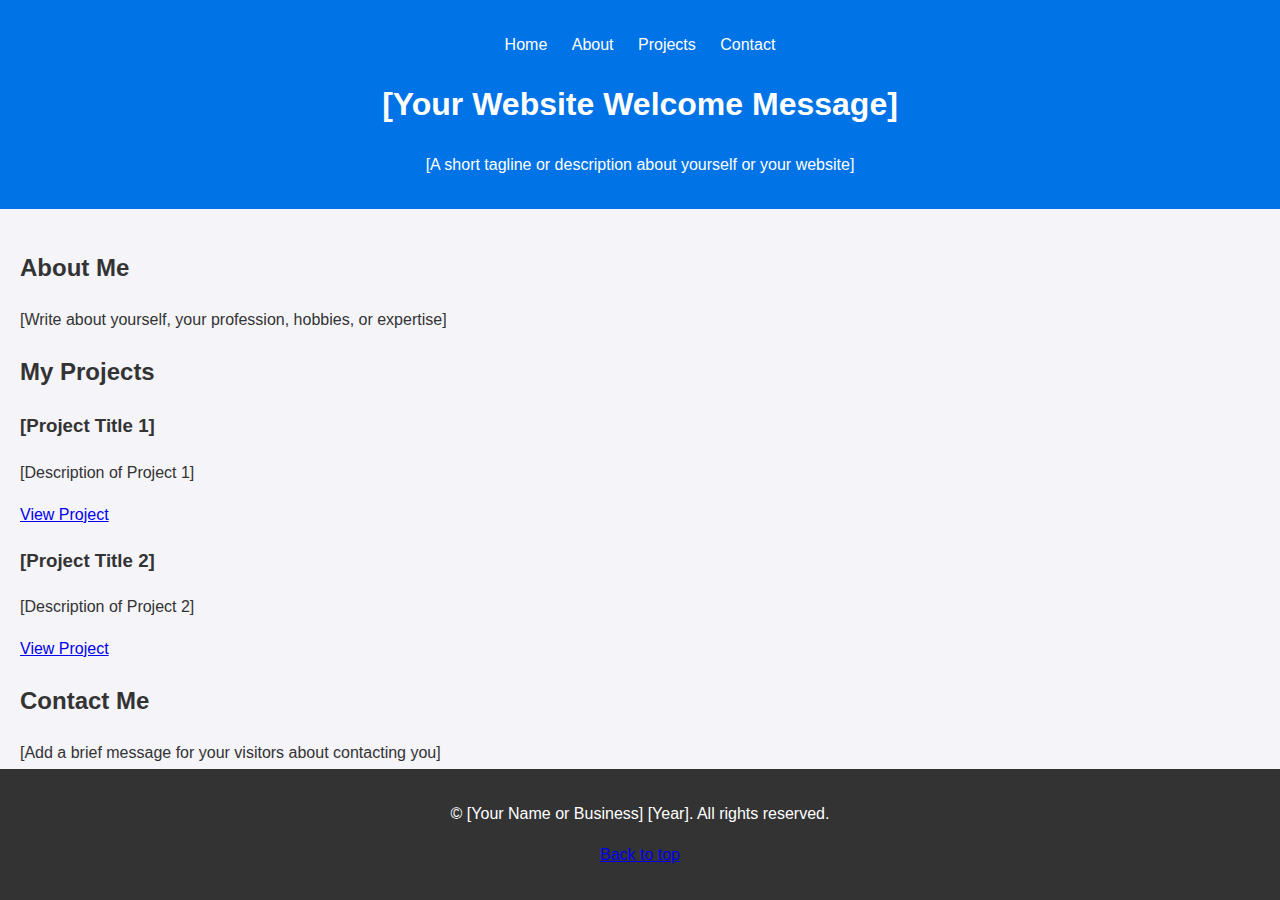
==== index.html @ e831a76f "index update" ====
<!DOCTYPE html>
<html lang="en">
<head>
    <meta charset="UTF-8">
    <meta name="viewport" content="width=device-width, initial-scale=1.0">
    <meta name="description" content="[Add your website description here]">
    <title>[Your Website Title]</title>
    <link rel="stylesheet" href="style.css">
    <!-- Add Google Fonts or other font links here if needed -->
</head>
<body>
    <header>
        <nav>
            <ul class="navbar">
                <li><a href="#home">Home</a></li>
                <li><a href="#about">About</a></li>
                <li><a href="#projects">Projects</a></li>
                <li><a href="#contact">Contact</a></li>
            </ul>
        </nav>
        <div class="hero">
            <h1>[Your Website Welcome Message]</h1>
            <p>[A short tagline or description about yourself or your website]</p>
        </div>
    </header>

    <main>
        <section id="about">
            <h2>About Me</h2>
            <p>[Write about yourself, your profession, hobbies, or expertise]</p>
        </section>

        <section id="projects">
            <h2>My Projects</h2>
            <div class="project">
                <h3>[Project Title 1]</h3>
                <p>[Description of Project 1]</p>
                <a href="[Link to Project 1]">View Project</a>
            </div>
            <div class="project">
                <h3>[Project Title 2]</h3>
                <p>[Description of Project 2]</p>
                <a href="[Link to Project 2]">View Project</a>
            </div>
            <!-- Add more projects as needed -->
        </section>

        <section id="contact">
            <h2>Contact Me</h2>
            <p>[Add a brief message for your visitors about contacting you]</p>
            <ul>
                <li>Email: <a href="mailto:[Your Email]">[Your Email]</a></li>
                <li>LinkedIn: <a href="[Your LinkedIn URL]">[Your LinkedIn]</a></li>
                <li>GitHub: <a href="[Your GitHub URL]">[Your GitHub]</a></li>
            </ul>
            <!-- Optionally, add a contact form here -->
        </section>
    </main>

    <footer>
        <p>&copy; [Your Name or Business] [Year]. All rights reserved.</p>
        <p><a href="#home">Back to top</a></p>
    </footer>
</body>
</html>
---- style.css ----
body {
    font-family: Arial, sans-serif;
    margin: 0;
    padding: 0;
    line-height: 1.6;
    background-color: #f4f4f9;
    color: #333;
}

header {
    background: #0073e6;
    color: #fff;
    padding: 1em 0;
    text-align: center;
}

header nav ul {
    list-style: none;
    padding: 0;
}

header nav ul li {
    display: inline;
    margin: 0 10px;
}

header nav ul li a {
    color: #fff;
    text-decoration: none;
}

main {
    padding: 20px;
}

footer {
    background: #333;
    color: #fff;
    text-align: center;
    padding: 1em 0;
    position: fixed;
    width: 100%;
    bottom: 0;
}
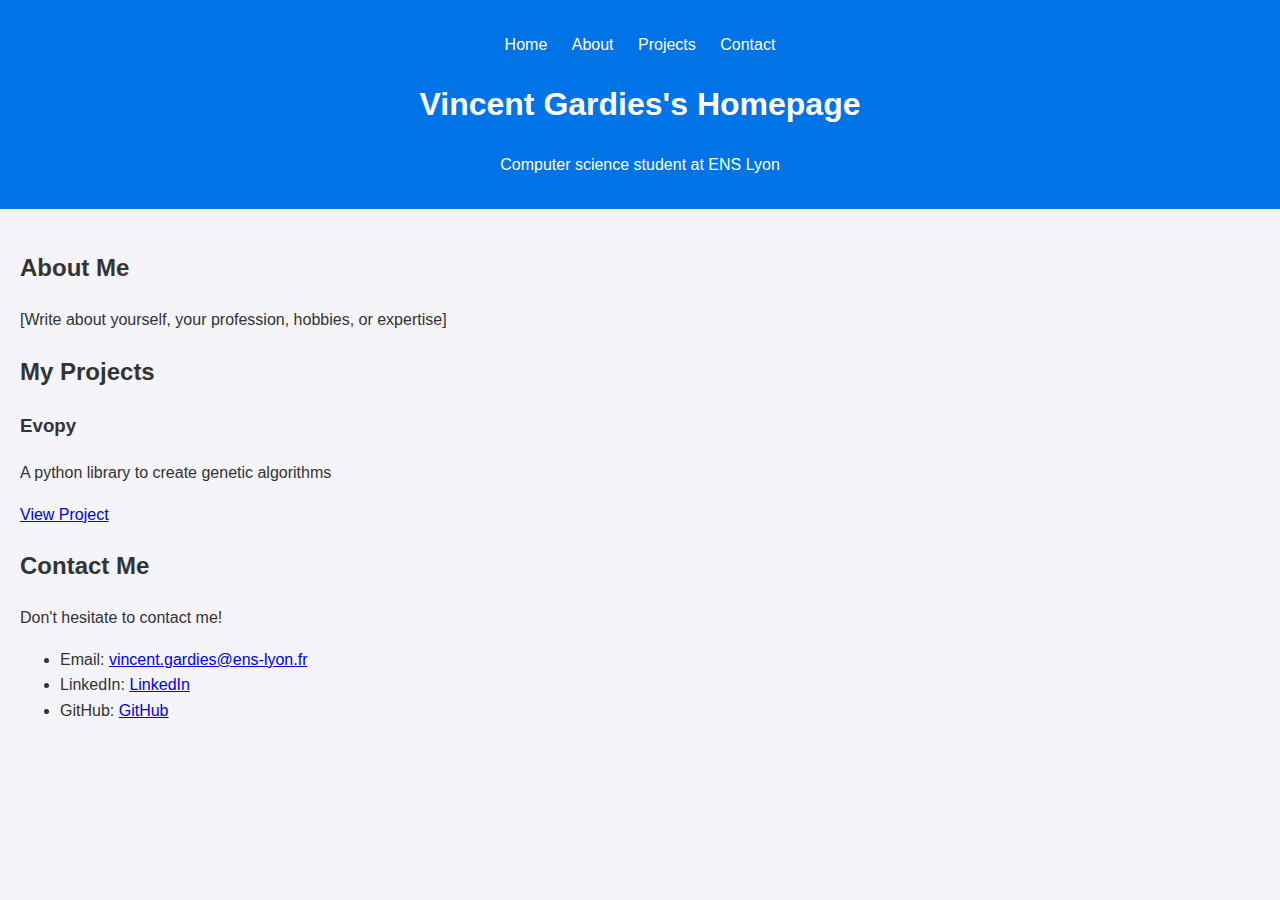
==== commit 4c0b36eb: "content update" ====
--- a/index.html
+++ b/index.html
@@ -3,8 +3,8 @@
 <head>
     <meta charset="UTF-8">
     <meta name="viewport" content="width=device-width, initial-scale=1.0">
-    <meta name="description" content="[Add your website description here]">
-    <title>[Your Website Title]</title>
+    <meta name="description" content="Personal homepage of Vincent Gardies">
+    <title>Vincent Gardies</title>
     <link rel="stylesheet" href="style.css">
     <!-- Add Google Fonts or other font links here if needed -->
 </head>
@@ -19,8 +19,8 @@
             </ul>
         </nav>
         <div class="hero">
-            <h1>[Your Website Welcome Message]</h1>
-            <p>[A short tagline or description about yourself or your website]</p>
+            <h1>Vincent Gardies's Homepage</h1>
+            <p>Computer science student at ENS Lyon</p>
         </div>
     </header>
 
@@ -33,33 +33,24 @@
         <section id="projects">
             <h2>My Projects</h2>
             <div class="project">
-                <h3>[Project Title 1]</h3>
-                <p>[Description of Project 1]</p>
-                <a href="[Link to Project 1]">View Project</a>
-            </div>
-            <div class="project">
-                <h3>[Project Title 2]</h3>
-                <p>[Description of Project 2]</p>
-                <a href="[Link to Project 2]">View Project</a>
+                <h3>Evopy</h3>
+                <p>A python library to create genetic algorithms</p>
+                <a href="https://github.com/VinCheetah/Evolution">View Project</a>
             </div>
             <!-- Add more projects as needed -->
         </section>
 
         <section id="contact">
             <h2>Contact Me</h2>
-            <p>[Add a brief message for your visitors about contacting you]</p>
+            <p>Don't hesitate to contact me!</p>
             <ul>
-                <li>Email: <a href="mailto:[Your Email]">[Your Email]</a></li>
-                <li>LinkedIn: <a href="[Your LinkedIn URL]">[Your LinkedIn]</a></li>
-                <li>GitHub: <a href="[Your GitHub URL]">[Your GitHub]</a></li>
+                <li>Email: <a href="mailto:vincent.gardies@ens-lyon.fr">vincent.gardies@ens-lyon.fr</a></li>
+                <li>LinkedIn: <a href="https://www.linkedin.com/in/vincent-gardies-0b022a278/">LinkedIn</a></li>
+                <li>GitHub: <a href="https://github.com/VinCheetah">GitHub</a></li>
             </ul>
             <!-- Optionally, add a contact form here -->
         </section>
     </main>
 
-    <footer>
-        <p>&copy; [Your Name or Business] [Year]. All rights reserved.</p>
-        <p><a href="#home">Back to top</a></p>
-    </footer>
 </body>
 </html>
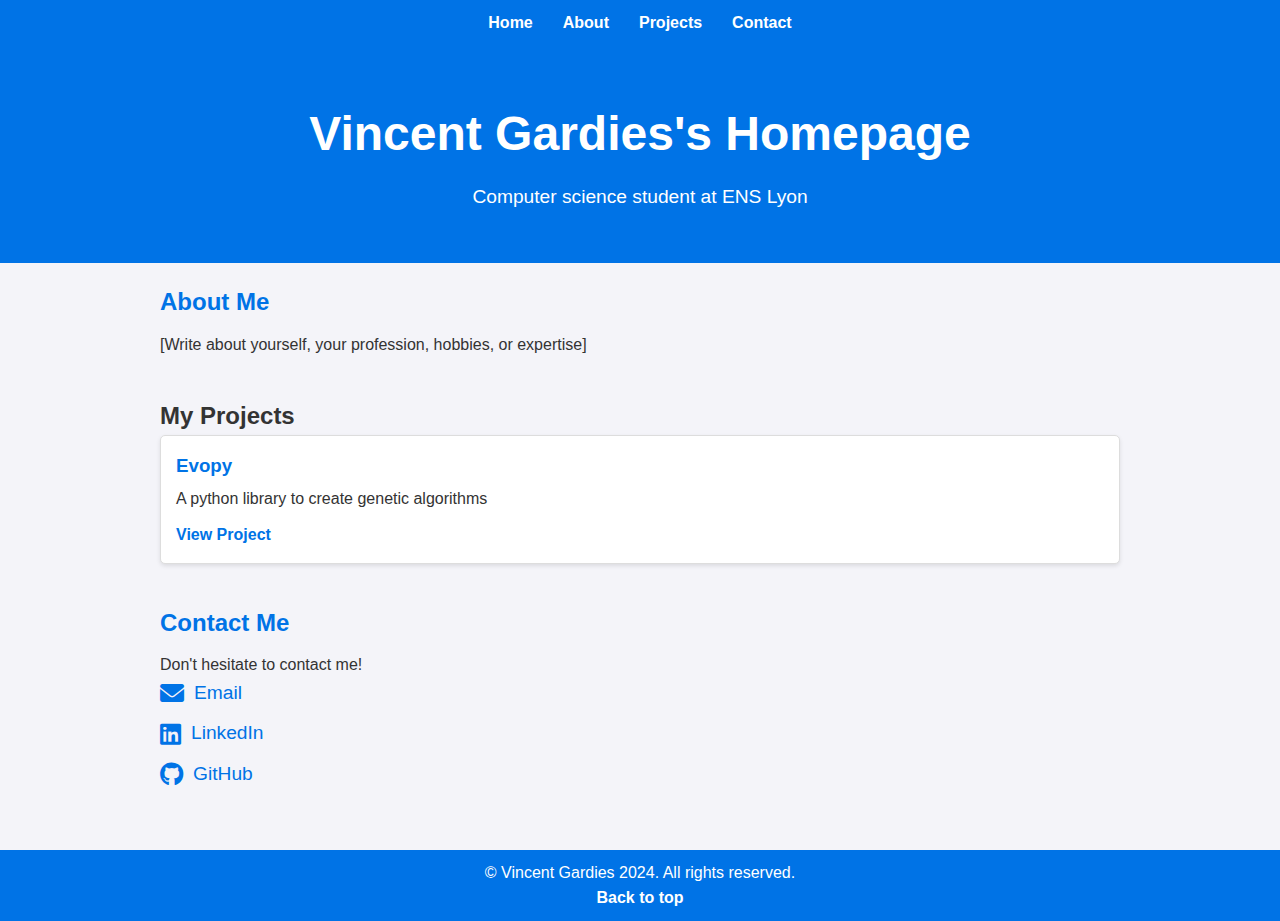
==== commit db8d13b9: "content update" ====
--- a/index.html
+++ b/index.html
@@ -6,7 +6,8 @@
     <meta name="description" content="Personal homepage of Vincent Gardies">
     <title>Vincent Gardies</title>
     <link rel="stylesheet" href="style.css">
-    <!-- Add Google Fonts or other font links here if needed -->
+    <!-- FontAwesome for icons -->
+    <link rel="stylesheet" href="https://cdnjs.cloudflare.com/ajax/libs/font-awesome/6.0.0-beta3/css/all.min.css">
 </head>
 <body>
     <header>
@@ -44,13 +45,28 @@
             <h2>Contact Me</h2>
             <p>Don't hesitate to contact me!</p>
             <ul>
-                <li>Email: <a href="mailto:vincent.gardies@ens-lyon.fr">vincent.gardies@ens-lyon.fr</a></li>
-                <li>LinkedIn: <a href="https://www.linkedin.com/in/vincent-gardies-0b022a278/">LinkedIn</a></li>
-                <li>GitHub: <a href="https://github.com/VinCheetah">GitHub</a></li>
+                <li>
+                    <a href="mailto:vincent.gardies@ens-lyon.fr" target="_blank">
+                        <i class="fas fa-envelope"></i> Email
+                    </a>
+                </li>
+                <li>
+                    <a href="https://www.linkedin.com/in/vincent-gardies-0b022a278/" target="_blank">
+                        <i class="fab fa-linkedin"></i> LinkedIn
+                    </a>
+                </li>
+                <li>
+                    <a href="https://github.com/VinCheetah" target="_blank">
+                        <i class="fab fa-github"></i> GitHub
+                    </a>
+                </li>
             </ul>
-            <!-- Optionally, add a contact form here -->
         </section>
     </main>
 
+    <footer>
+        <p>&copy; Vincent Gardies 2024. All rights reserved.</p>
+        <p><a href="#home">Back to top</a></p>
+    </footer>
 </body>
 </html>
--- a/style.css
+++ b/style.css
@@ -1,44 +1,176 @@
-body {
-    font-family: Arial, sans-serif;
+/* General Reset */
+* {
     margin: 0;
     padding: 0;
-    line-height: 1.6;
+    box-sizing: border-box;
+}
+
+body {
+    font-family: 'Arial', sans-serif;
     background-color: #f4f4f9;
     color: #333;
+    line-height: 1.6;
 }
 
-header {
-    background: #0073e6;
-    color: #fff;
-    padding: 1em 0;
-    text-align: center;
+/* Navbar */
+.navbar {
+    display: flex;
+    justify-content: center;
+    background-color: #0073e6;
+    padding: 10px 0;
 }
 
-header nav ul {
+.navbar li {
+    list-style: none;
+    margin: 0 15px;
+}
+
+.navbar a {
+    text-decoration: none;
+    color: white;
+    font-weight: bold;
+    transition: color 0.3s ease;
+}
+
+.navbar a:hover {
+    color: #ffcc00;
+}
+
+/* Hero Section */
+.hero {
+    text-align: center;
+    padding: 50px 20px;
+    background-color: #0073e6;
+    color: white;
+}
+
+.hero h1 {
+    font-size: 3rem;
+    margin-bottom: 10px;
+}
+
+.hero p {
+    font-size: 1.2rem;
+}
+
+/* Main Content */
+main {
+    padding: 20px;
+    max-width: 1000px;
+    margin: 0 auto;
+}
+
+/* About Section */
+#about {
+    margin-bottom: 40px;
+}
+
+#about h2 {
+    color: #0073e6;
+    margin-bottom: 10px;
+}
+
+/* Projects Section */
+#projects {
+    margin-bottom: 40px;
+}
+
+.project {
+    background-color: #fff;
+    border: 1px solid #ddd;
+    padding: 15px;
+    border-radius: 5px;
+    margin-bottom: 20px;
+    box-shadow: 0 2px 4px rgba(0, 0, 0, 0.1);
+}
+
+.project h3 {
+    color: #0073e6;
+    margin-bottom: 5px;
+}
+
+.project p {
+    margin-bottom: 10px;
+}
+
+.project a {
+    text-decoration: none;
+    color: #0073e6;
+    font-weight: bold;
+    transition: color 0.3s ease;
+}
+
+.project a:hover {
+    color: #005bb5;
+}
+
+/* Contact Section */
+#contact {
+    margin-bottom: 40px;
+}
+
+#contact h2 {
+    color: #0073e6;
+    margin-bottom: 10px;
+}
+
+#contact ul {
     list-style: none;
     padding: 0;
 }
 
-header nav ul li {
-    display: inline;
-    margin: 0 10px;
+#contact li {
+    margin-bottom: 10px;
 }
 
-header nav ul li a {
-    color: #fff;
+#contact a {
     text-decoration: none;
+    color: #0073e6;
+    font-size: 1.2rem;
+    display: flex;
+    align-items: center;
+    gap: 10px;
+    transition: color 0.3s ease;
 }
 
-main {
-    padding: 20px;
+#contact a:hover {
+    color: #005bb5;
 }
 
+#contact i {
+    font-size: 1.5rem;
+}
+
+/* Footer */
 footer {
-    background: #333;
-    color: #fff;
     text-align: center;
-    padding: 1em 0;
-    position: fixed;
-    width: 100%;
-    bottom: 0;
+    background-color: #0073e6;
+    color: white;
+    padding: 10px 0;
 }
+
+footer a {
+    text-decoration: none;
+    color: white;
+    font-weight: bold;
+    transition: color 0.3s ease;
+}
+
+footer a:hover {
+    color: #ffcc00;
+}
+
+/* Responsive Design */
+@media (max-width: 768px) {
+    .hero h1 {
+        font-size: 2rem;
+    }
+
+    .hero p {
+        font-size: 1rem;
+    }
+
+    .navbar li {
+        margin: 0 10px;
+    }
+}
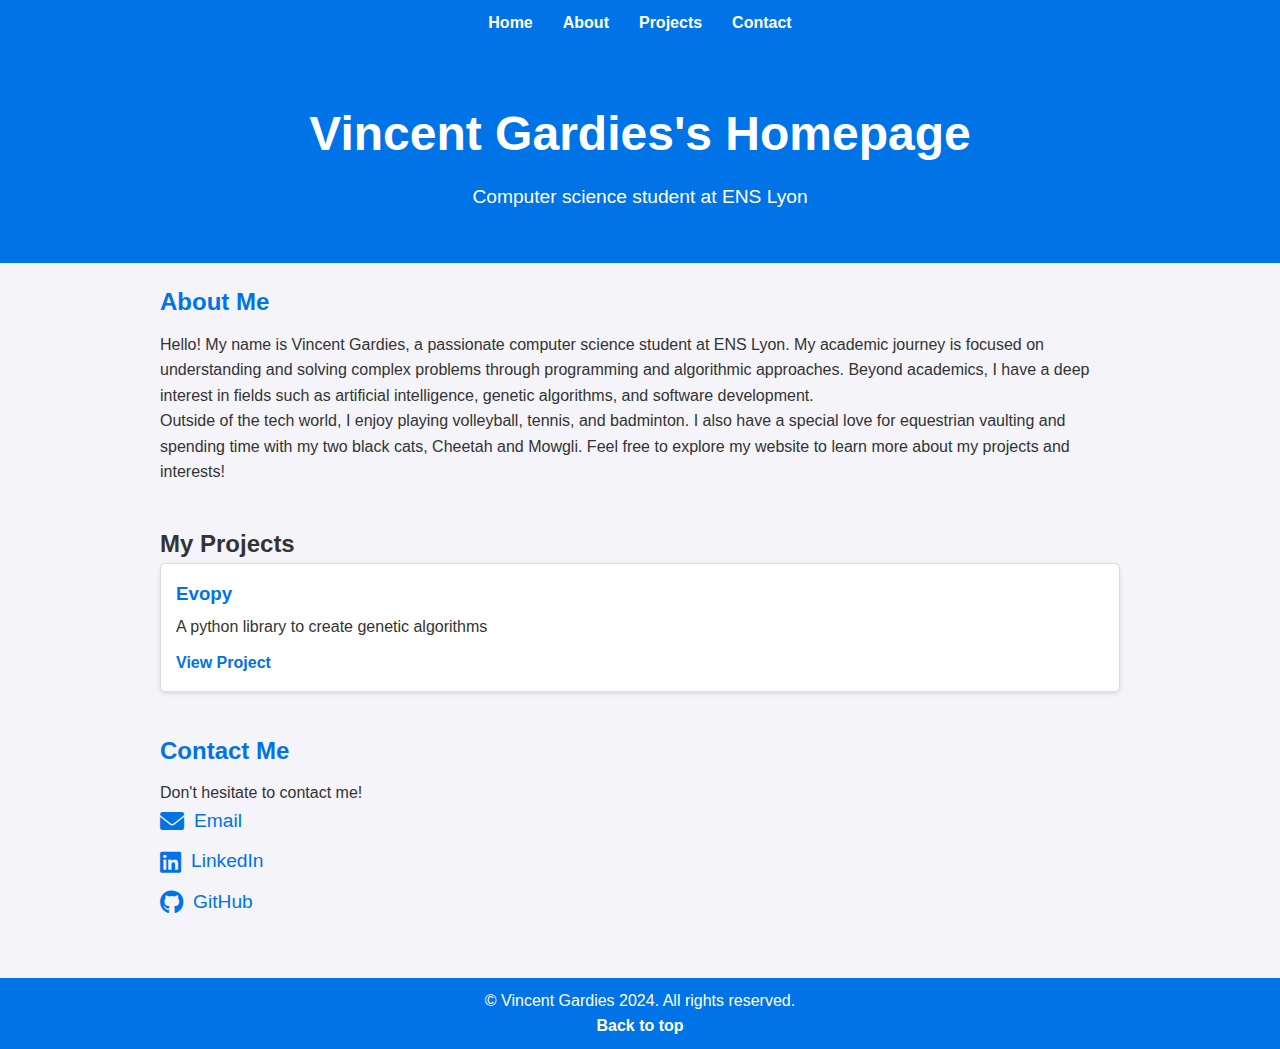
==== commit 0f97f419: "content update" ====
--- a/index.html
+++ b/index.html
@@ -28,7 +28,8 @@
     <main>
         <section id="about">
             <h2>About Me</h2>
-            <p>[Write about yourself, your profession, hobbies, or expertise]</p>
+            <p>Hello! My name is Vincent Gardies, a passionate computer science student at ENS Lyon. My academic journey is focused on understanding and solving complex problems through programming and algorithmic approaches. Beyond academics, I have a deep interest in fields such as artificial intelligence, genetic algorithms, and software development.</p>
+            <p>Outside of the tech world, I enjoy playing volleyball, tennis, and badminton. I also have a special love for equestrian vaulting and spending time with my two black cats, Cheetah and Mowgli. Feel free to explore my website to learn more about my projects and interests!</p>
         </section>
 
         <section id="projects">
@@ -69,4 +70,4 @@
         <p><a href="#home">Back to top</a></p>
     </footer>
 </body>
-</html>
+</html>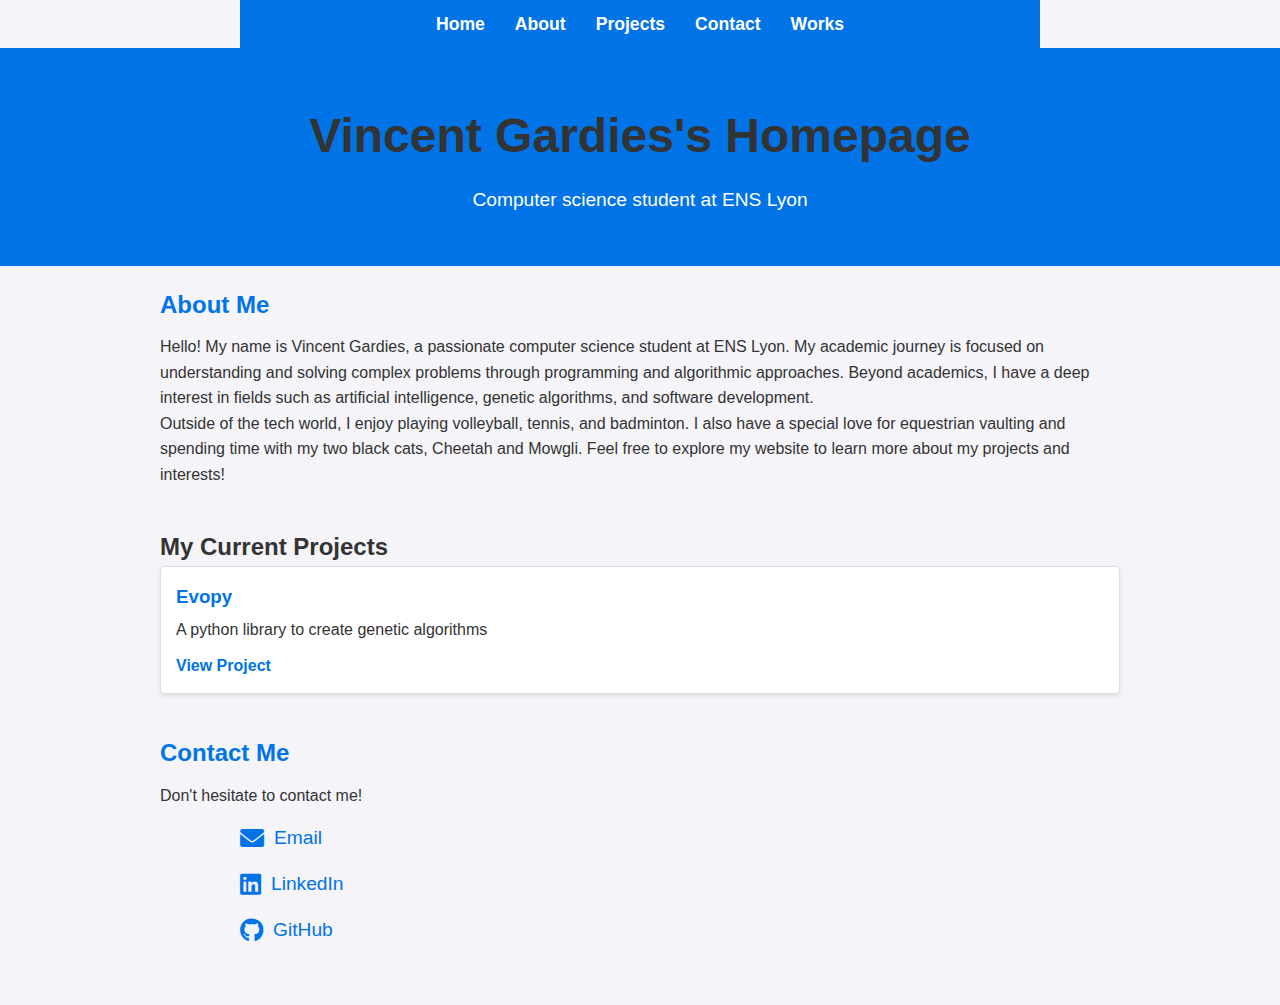
==== commit 103808ed: "work update" ====
--- a/index.html
+++ b/index.html
@@ -14,9 +14,10 @@
         <nav>
             <ul class="navbar">
                 <li><a href="#home">Home</a></li>
-                <li><a href="#about">About</a></li>
+                <li><a href="about.html">About</a></li>
                 <li><a href="#projects">Projects</a></li>
                 <li><a href="#contact">Contact</a></li>
+                <li><a href="works.html">Works</a></li>
             </ul>
         </nav>
         <div class="hero">
@@ -33,7 +34,7 @@
         </section>
 
         <section id="projects">
-            <h2>My Projects</h2>
+            <h2>My Current Projects</h2>
             <div class="project">
                 <h3>Evopy</h3>
                 <p>A python library to create genetic algorithms</p>
@@ -65,9 +66,5 @@
         </section>
     </main>
 
-    <footer>
-        <p>&copy; Vincent Gardies 2024. All rights reserved.</p>
-        <p><a href="#home">Back to top</a></p>
-    </footer>
 </body>
 </html>--- a/style.css
+++ b/style.css
@@ -174,3 +174,74 @@
         margin: 0 10px;
     }
 }
+
+/* Styles for the Works page */
+h1 {
+    text-align: center;
+    font-size: 2em;
+    color: #333;
+}
+
+ul {
+    list-style-type: none;
+    padding: 0;
+    max-width: 800px;
+    margin: 0 auto;
+}
+
+li {
+    margin: 15px 0;
+    font-size: 1.1em;
+}
+
+a {
+    text-decoration: none;
+    color: #007BFF;
+}
+
+a:hover {
+    text-decoration: underline;
+    color: #0056b3;
+}
+
+
+/* General styling for the works page */
+h1 {
+    text-align: center;
+    font-size: 2em;
+    margin-bottom: 20px;
+}
+
+/* Styling for each work */
+.work {
+    background-color: #f9f9f9;
+    border: 1px solid #ddd;
+    padding: 20px;
+    margin: 15px 0;
+    border-radius: 8px;
+}
+
+.work h2 {
+    font-size: 1.5em;
+    color: #333;
+}
+
+.work p {
+    font-size: 1.1em;
+    line-height: 1.6;
+}
+
+.work a {
+    text-decoration: none;
+    color: #007BFF;
+    margin-right: 10px;
+}
+
+.work a:hover {
+    text-decoration: underline;
+    color: #0056b3;
+}
+
+.work strong {
+    font-weight: bold;
+}
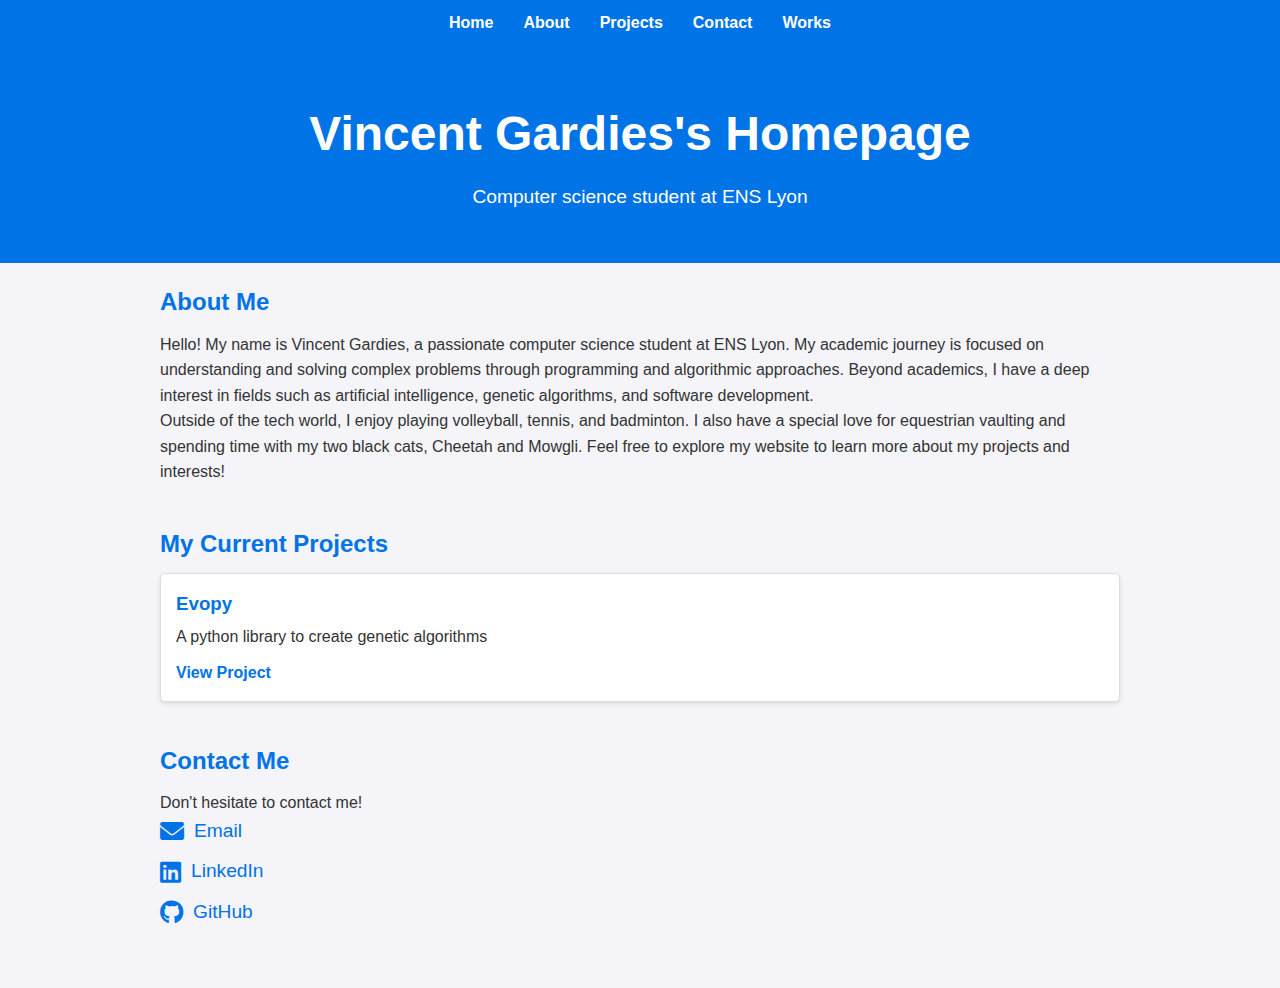
==== commit 45a291a2: "correct pages" ====
--- a/index.html
+++ b/index.html
@@ -15,8 +15,8 @@
             <ul class="navbar">
                 <li><a href="#home">Home</a></li>
                 <li><a href="about.html">About</a></li>
-                <li><a href="#projects">Projects</a></li>
-                <li><a href="#contact">Contact</a></li>
+                <li><a href="projects.html">Projects</a></li>
+                <li><a href="contacts.html">Contact</a></li>
                 <li><a href="works.html">Works</a></li>
             </ul>
         </nav>
--- a/style.css
+++ b/style.css
@@ -73,6 +73,11 @@
 /* Projects Section */
 #projects {
     margin-bottom: 40px;
+}
+
+#projects h2 {
+    color: #0073e6;
+    margin-bottom: 10px;
 }
 
 .project {
@@ -175,42 +180,6 @@
     }
 }
 
-/* Styles for the Works page */
-h1 {
-    text-align: center;
-    font-size: 2em;
-    color: #333;
-}
-
-ul {
-    list-style-type: none;
-    padding: 0;
-    max-width: 800px;
-    margin: 0 auto;
-}
-
-li {
-    margin: 15px 0;
-    font-size: 1.1em;
-}
-
-a {
-    text-decoration: none;
-    color: #007BFF;
-}
-
-a:hover {
-    text-decoration: underline;
-    color: #0056b3;
-}
-
-
-/* General styling for the works page */
-h1 {
-    text-align: center;
-    font-size: 2em;
-    margin-bottom: 20px;
-}
 
 /* Styling for each work */
 .work {
@@ -221,6 +190,12 @@
     border-radius: 8px;
 }
 
+.work h1 {
+    font-size: 2em;
+    text-align: center;
+    color: #007BFF;
+}
+
 .work h2 {
     font-size: 1.5em;
     color: #333;
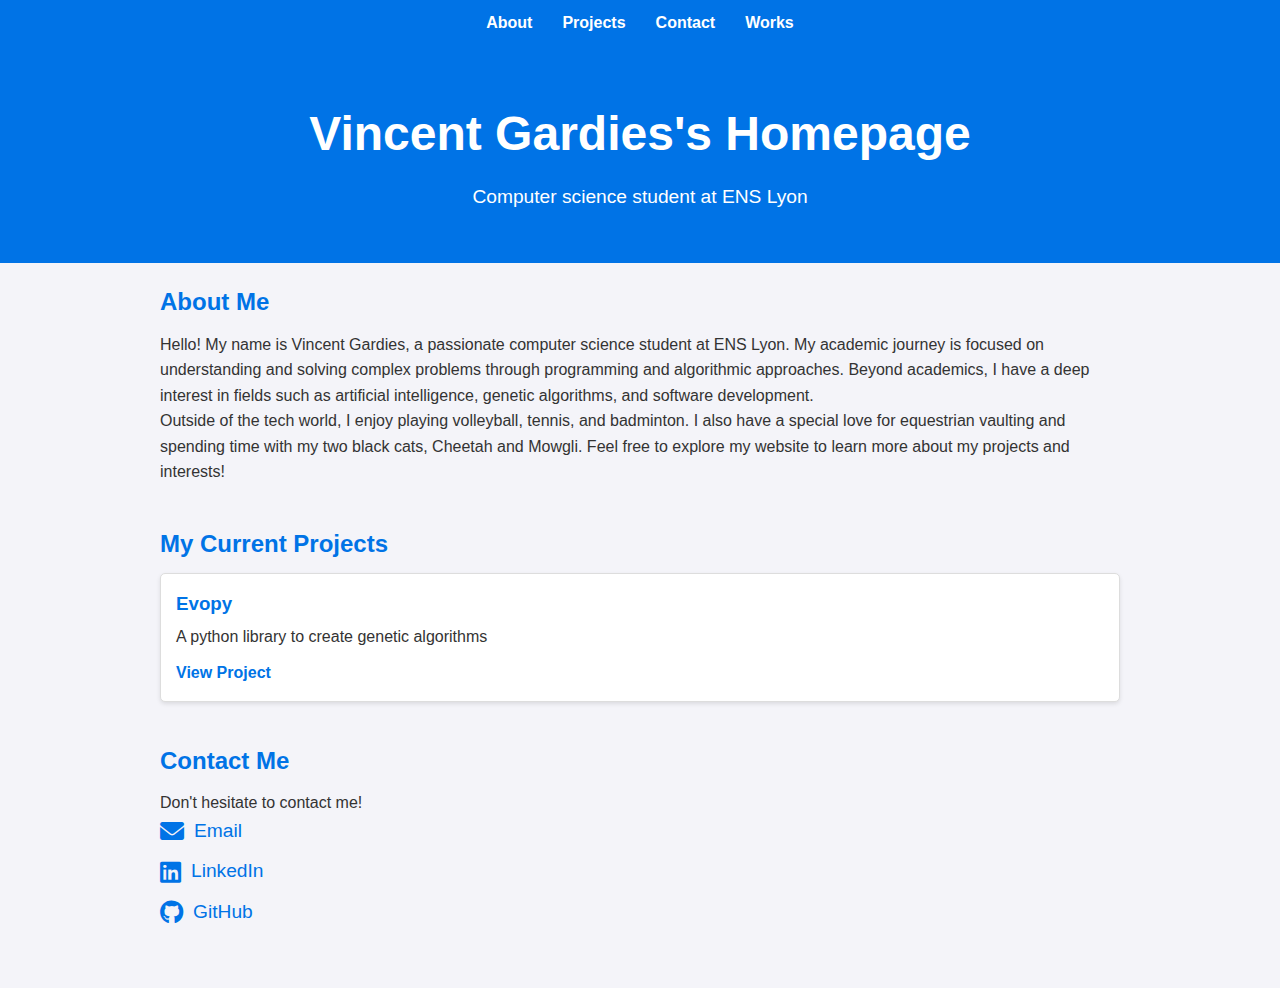
==== commit 23ddfb85: "fix redirect" ====
--- a/index.html
+++ b/index.html
@@ -13,7 +13,6 @@
     <header>
         <nav>
             <ul class="navbar">
-                <li><a href="#home">Home</a></li>
                 <li><a href="about.html">About</a></li>
                 <li><a href="projects.html">Projects</a></li>
                 <li><a href="contacts.html">Contact</a></li>
